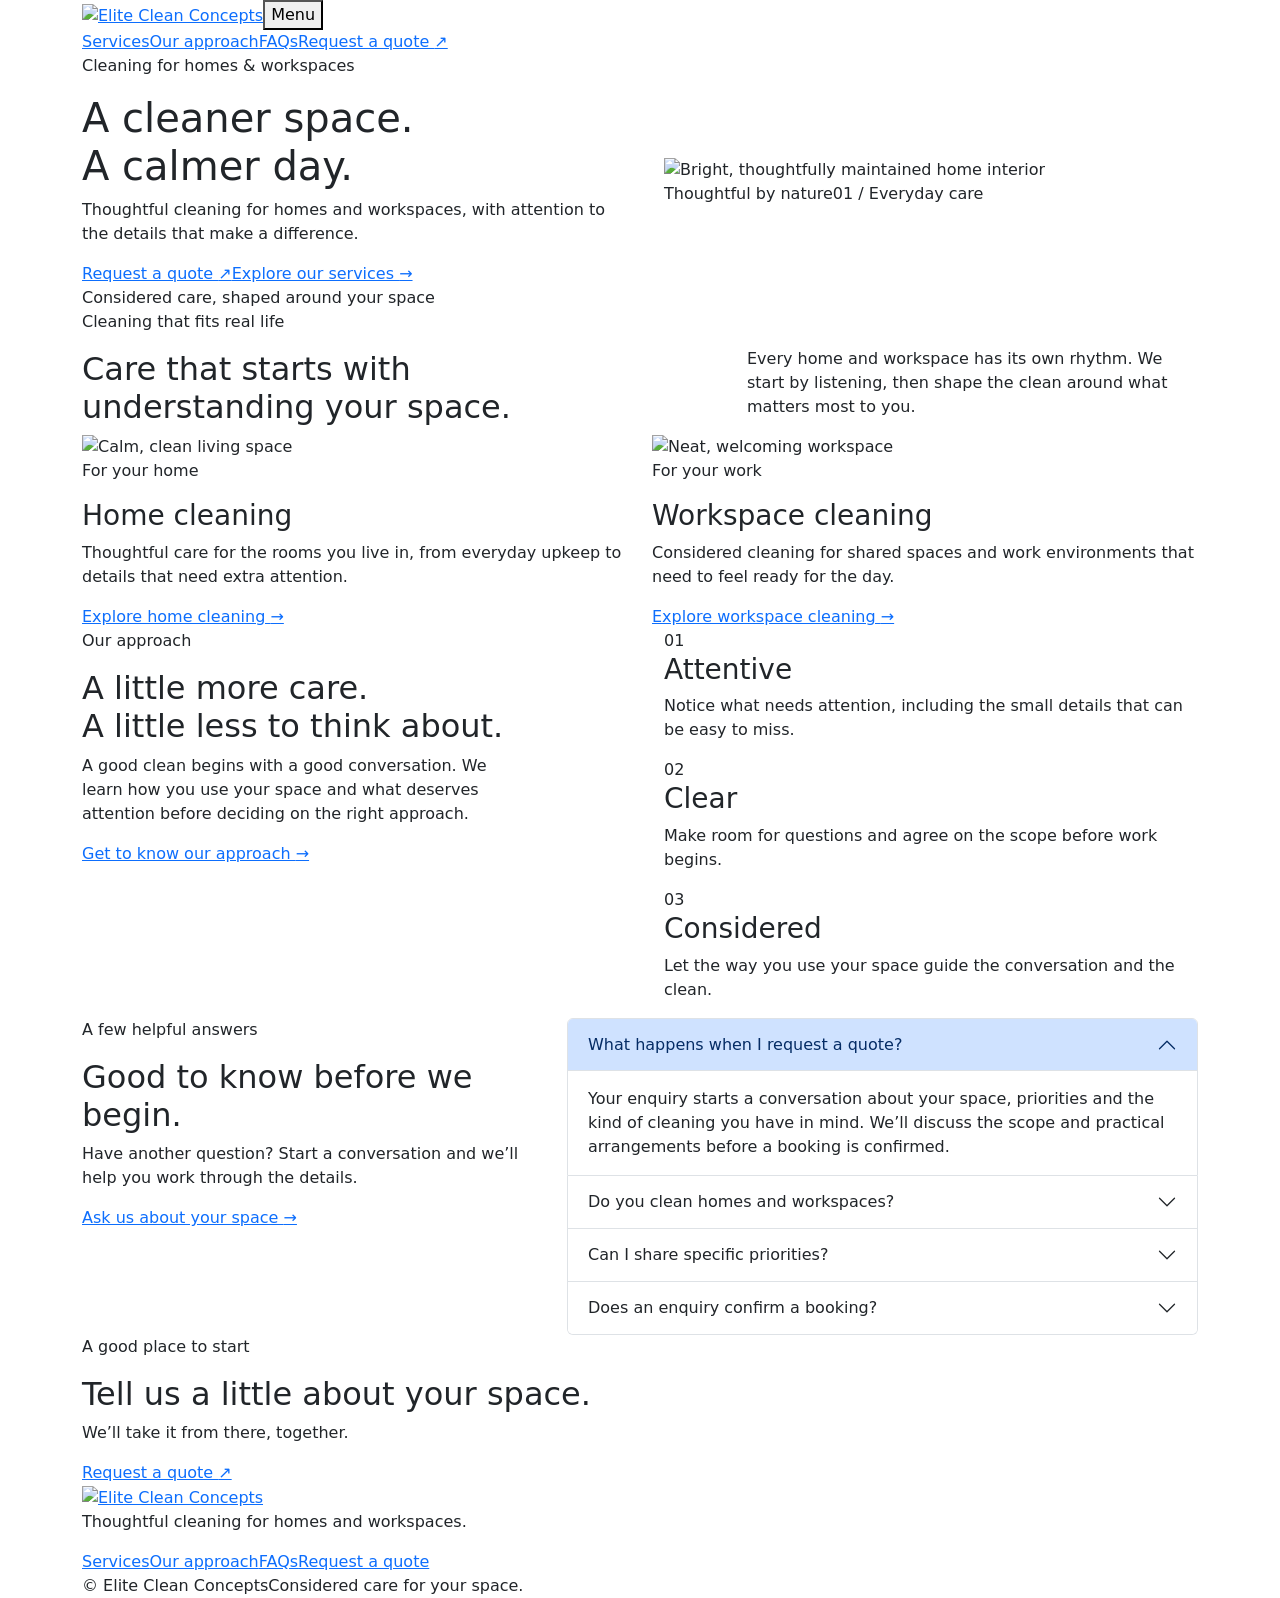
==== index.html @ 55ba0b72 "base setup" ====
<!doctype html>
<html lang="en">
<head><meta charset="utf-8"><meta name="viewport" content="width=device-width,initial-scale=1"><meta name="description" content="Thoughtful cleaning for homes and workspaces."><title>Elite Clean Concepts | A cleaner space</title><link rel="preconnect" href="https://fonts.googleapis.com"><link href="https://fonts.googleapis.com/css2?family=Manrope:wght@400;500;600;700;800&display=swap" rel="stylesheet"><link href="https://cdn.jsdelivr.net/npm/bootstrap@5.3.3/dist/css/bootstrap.min.css" rel="stylesheet"><link rel="stylesheet" href="css/style.css"></head>
<body>
<header class="site-header"><div class="container-xl header-inner"><a class="brand" href="index.html" aria-label="Elite Clean Concepts home"><img src="https://www.figma.com/api/mcp/asset/2a16506d-5833-4a3c-8513-4aa588c7b331/544c6.png" alt="Elite Clean Concepts"></a><button class="menu-toggle" aria-expanded="false" aria-controls="main-nav"><span class="menu-lines"></span><span>Menu</span></button><nav id="main-nav" class="main-nav"><a class="active" href="services.html">Services</a><a href="approach.html">Our approach</a><a href="#faqs">FAQs</a><a class="button button-primary" href="quote.html">Request a quote <span aria-hidden="true">↗</span></a></nav></div></header>
<main>
<section class="home-hero section-pad"><div class="container-xl"><div class="row align-items-center g-5"><div class="col-lg-6 hero-copy"><p class="eyebrow">Cleaning for homes &amp; workspaces</p><h1>A cleaner space.<br>A calmer day.</h1><p class="lead-copy">Thoughtful cleaning for homes and workspaces, with attention to the details that make a difference.</p><div class="hero-actions"><a class="button button-primary" href="quote.html">Request a quote <span>↗</span></a><a class="text-link" href="services.html">Explore our services <span>→</span></a></div><div class="trust-note"><span class="trust-dot"></span> Considered care, shaped around your space</div></div><div class="col-lg-6"><div class="hero-image-wrap"><img class="hero-image" src="https://www.figma.com/api/mcp/asset/2a16506d-5833-4a3c-8513-4aa588c7b331/02ad3.png" alt="Bright, thoughtfully maintained home interior"><div class="image-caption"><span>Thoughtful by nature</span><span>01 / Everyday care</span></div></div></div></div></div></section>
<section class="soft-section section-pad"><div class="container-xl"><div class="section-heading row g-4 align-items-end"><div class="col-lg-6"><p class="eyebrow">Cleaning that fits real life</p><h2>Care that starts with understanding your space.</h2></div><div class="col-lg-5 offset-lg-1"><p class="body-copy">Every home and workspace has its own rhythm. We start by listening, then shape the clean around what matters most to you.</p></div></div><div class="row g-4 service-preview"><div class="col-md-6"><article class="image-card"><img src="https://www.figma.com/api/mcp/asset/2a16506d-5833-4a3c-8513-4aa588c7b331/76de3.png" alt="Calm, clean living space"><div class="image-card-content"><p class="eyebrow">For your home</p><h3>Home cleaning</h3><p>Thoughtful care for the rooms you live in, from everyday upkeep to details that need extra attention.</p><a class="text-link" href="services.html">Explore home cleaning <span>→</span></a></div></article></div><div class="col-md-6"><article class="image-card"><img src="https://www.figma.com/api/mcp/asset/2a16506d-5833-4a3c-8513-4aa588c7b331/5d82f.png" alt="Neat, welcoming workspace"><div class="image-card-content"><p class="eyebrow">For your work</p><h3>Workspace cleaning</h3><p>Considered cleaning for shared spaces and work environments that need to feel ready for the day.</p><a class="text-link" href="services.html">Explore workspace cleaning <span>→</span></a></div></article></div></div></div></section>
<section class="section-pad principles-preview"><div class="container-xl"><div class="row g-5"><div class="col-lg-5"><p class="eyebrow">Our approach</p><h2>A little more care.<br>A little less to think about.</h2><p class="body-copy">A good clean begins with a good conversation. We learn how you use your space and what deserves attention before deciding on the right approach.</p><a class="button button-outline" href="approach.html">Get to know our approach <span>→</span></a></div><div class="col-lg-6 offset-lg-1"><div class="principle-mini"><span>01</span><div><h3>Attentive</h3><p>Notice what needs attention, including the small details that can be easy to miss.</p></div></div><div class="principle-mini"><span>02</span><div><h3>Clear</h3><p>Make room for questions and agree on the scope before work begins.</p></div></div><div class="principle-mini"><span>03</span><div><h3>Considered</h3><p>Let the way you use your space guide the conversation and the clean.</p></div></div></div></div></div></section>
<section class="faq-section section-pad" id="faqs"><div class="container-xl"><div class="row g-5"><div class="col-lg-5"><p class="eyebrow">A few helpful answers</p><h2>Good to know before we begin.</h2><p class="body-copy">Have another question? Start a conversation and we’ll help you work through the details.</p><a class="text-link" href="quote.html">Ask us about your space <span>→</span></a></div><div class="col-lg-7"><div class="accordion clean-accordion" id="faqAccordion"><div class="accordion-item"><h3 class="accordion-header"><button class="accordion-button" type="button" data-bs-toggle="collapse" data-bs-target="#faq1" aria-expanded="true">What happens when I request a quote?</button></h3><div id="faq1" class="accordion-collapse collapse show" data-bs-parent="#faqAccordion"><div class="accordion-body">Your enquiry starts a conversation about your space, priorities and the kind of cleaning you have in mind. We’ll discuss the scope and practical arrangements before a booking is confirmed.</div></div></div><div class="accordion-item"><h3 class="accordion-header"><button class="accordion-button collapsed" type="button" data-bs-toggle="collapse" data-bs-target="#faq2">Do you clean homes and workspaces?</button></h3><div id="faq2" class="accordion-collapse collapse" data-bs-parent="#faqAccordion"><div class="accordion-body">Yes. We discuss whether the space is a home or a workspace so the proposed clean reflects how it is used.</div></div></div><div class="accordion-item"><h3 class="accordion-header"><button class="accordion-button collapsed" type="button" data-bs-toggle="collapse" data-bs-target="#faq3">Can I share specific priorities?</button></h3><div id="faq3" class="accordion-collapse collapse" data-bs-parent="#faqAccordion"><div class="accordion-body">Absolutely. Tell us about rooms, surfaces, details or concerns you want to focus on. That context helps us have a more useful, specific conversation.</div></div></div><div class="accordion-item"><h3 class="accordion-header"><button class="accordion-button collapsed" type="button" data-bs-toggle="collapse" data-bs-target="#faq4">Does an enquiry confirm a booking?</button></h3><div id="faq4" class="accordion-collapse collapse" data-bs-parent="#faqAccordion"><div class="accordion-body">No. A booking is confirmed only after the scope, quote and practical arrangements have been discussed and agreed.</div></div></div></div></div></div></div></section>
<section class="cta-band"><div class="container-xl cta-inner"><div><p class="eyebrow">A good place to start</p><h2>Tell us a little about your space.</h2><p>We’ll take it from there, together.</p></div><a class="button button-light" href="quote.html">Request a quote <span>↗</span></a></div></section>
</main><footer class="site-footer"><div class="container-xl"><div class="footer-top"><a class="brand footer-brand" href="index.html"><img src="https://www.figma.com/api/mcp/asset/2a16506d-5833-4a3c-8513-4aa588c7b331/544c6.png" alt="Elite Clean Concepts"></a><p>Thoughtful cleaning for homes and workspaces.</p><nav><a href="services.html">Services</a><a href="approach.html">Our approach</a><a href="index.html#faqs">FAQs</a><a href="quote.html">Request a quote</a></nav></div><div class="footer-bottom"><span>© <span data-year></span> Elite Clean Concepts</span><span>Considered care for your space.</span></div></div></footer>
<script src="https://cdn.jsdelivr.net/npm/bootstrap@5.3.3/dist/js/bootstrap.bundle.min.js"></script><script src="js/main.js"></script></body></html>
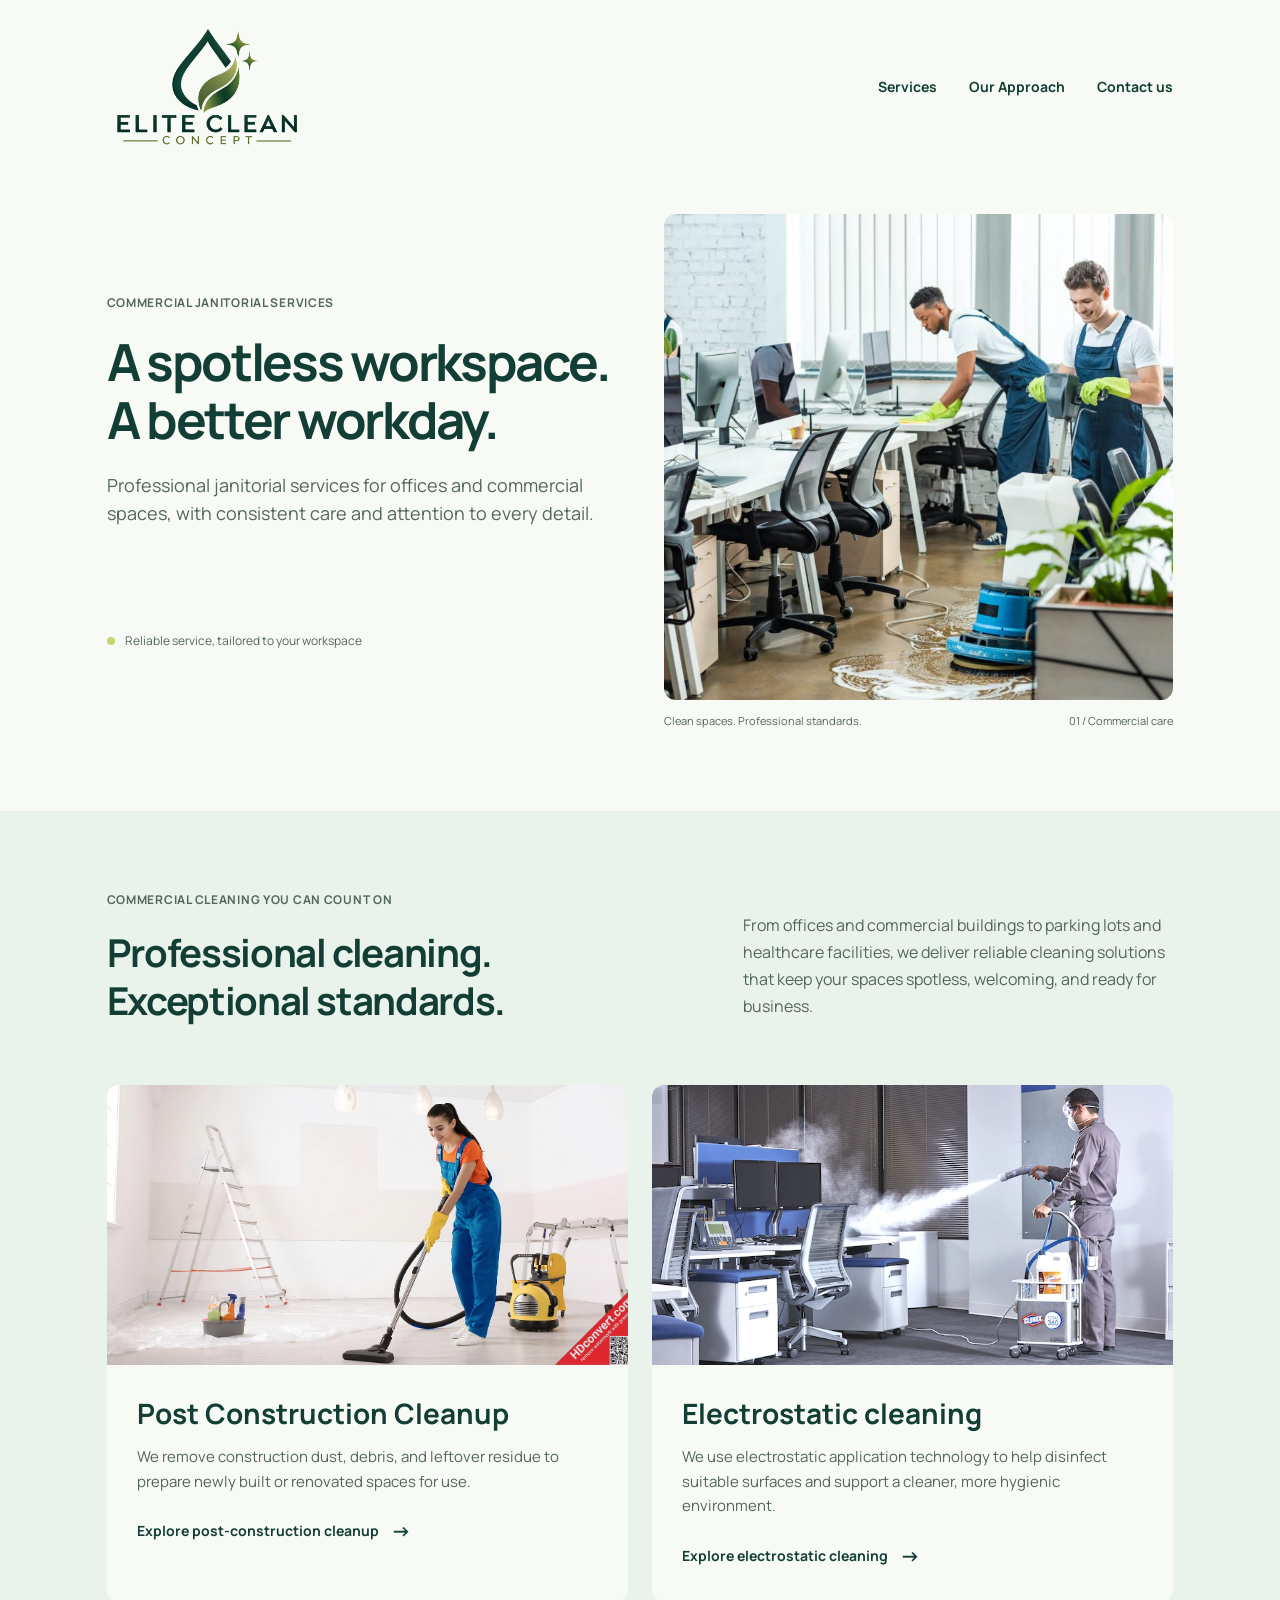
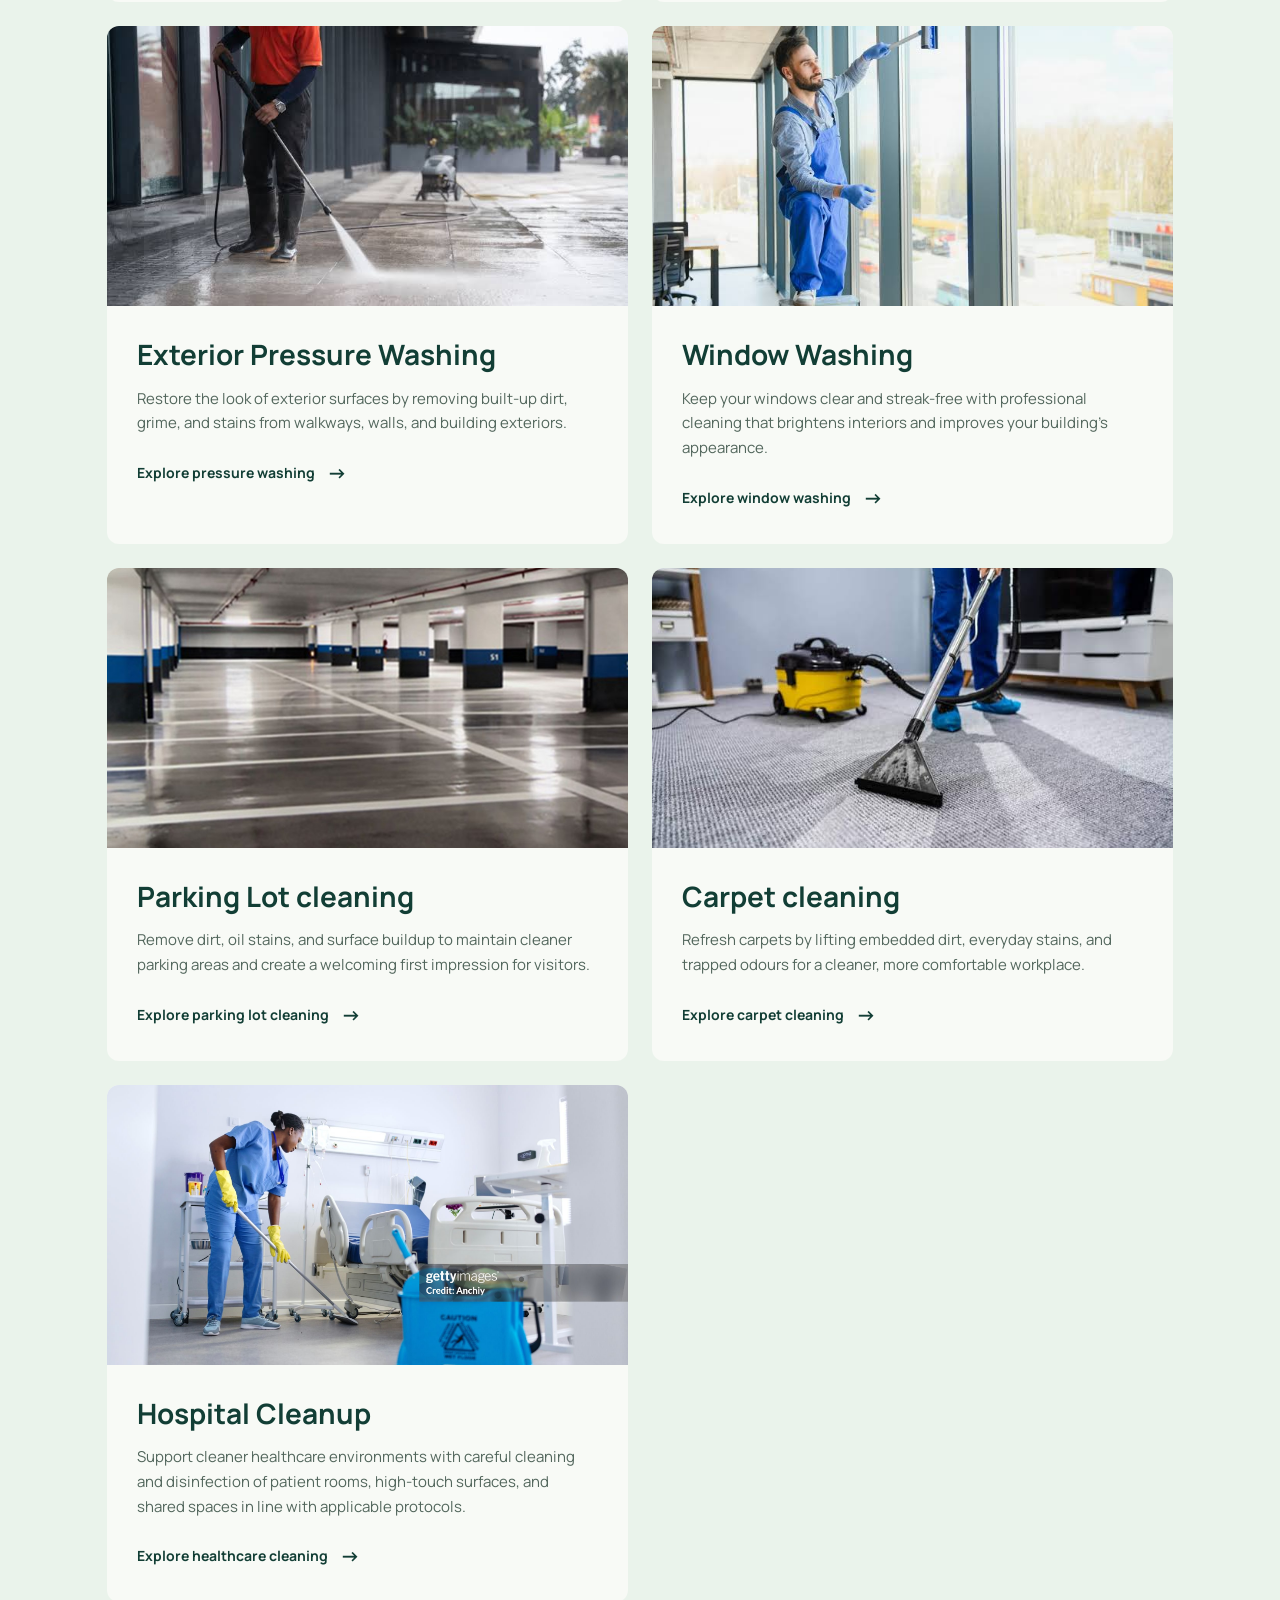
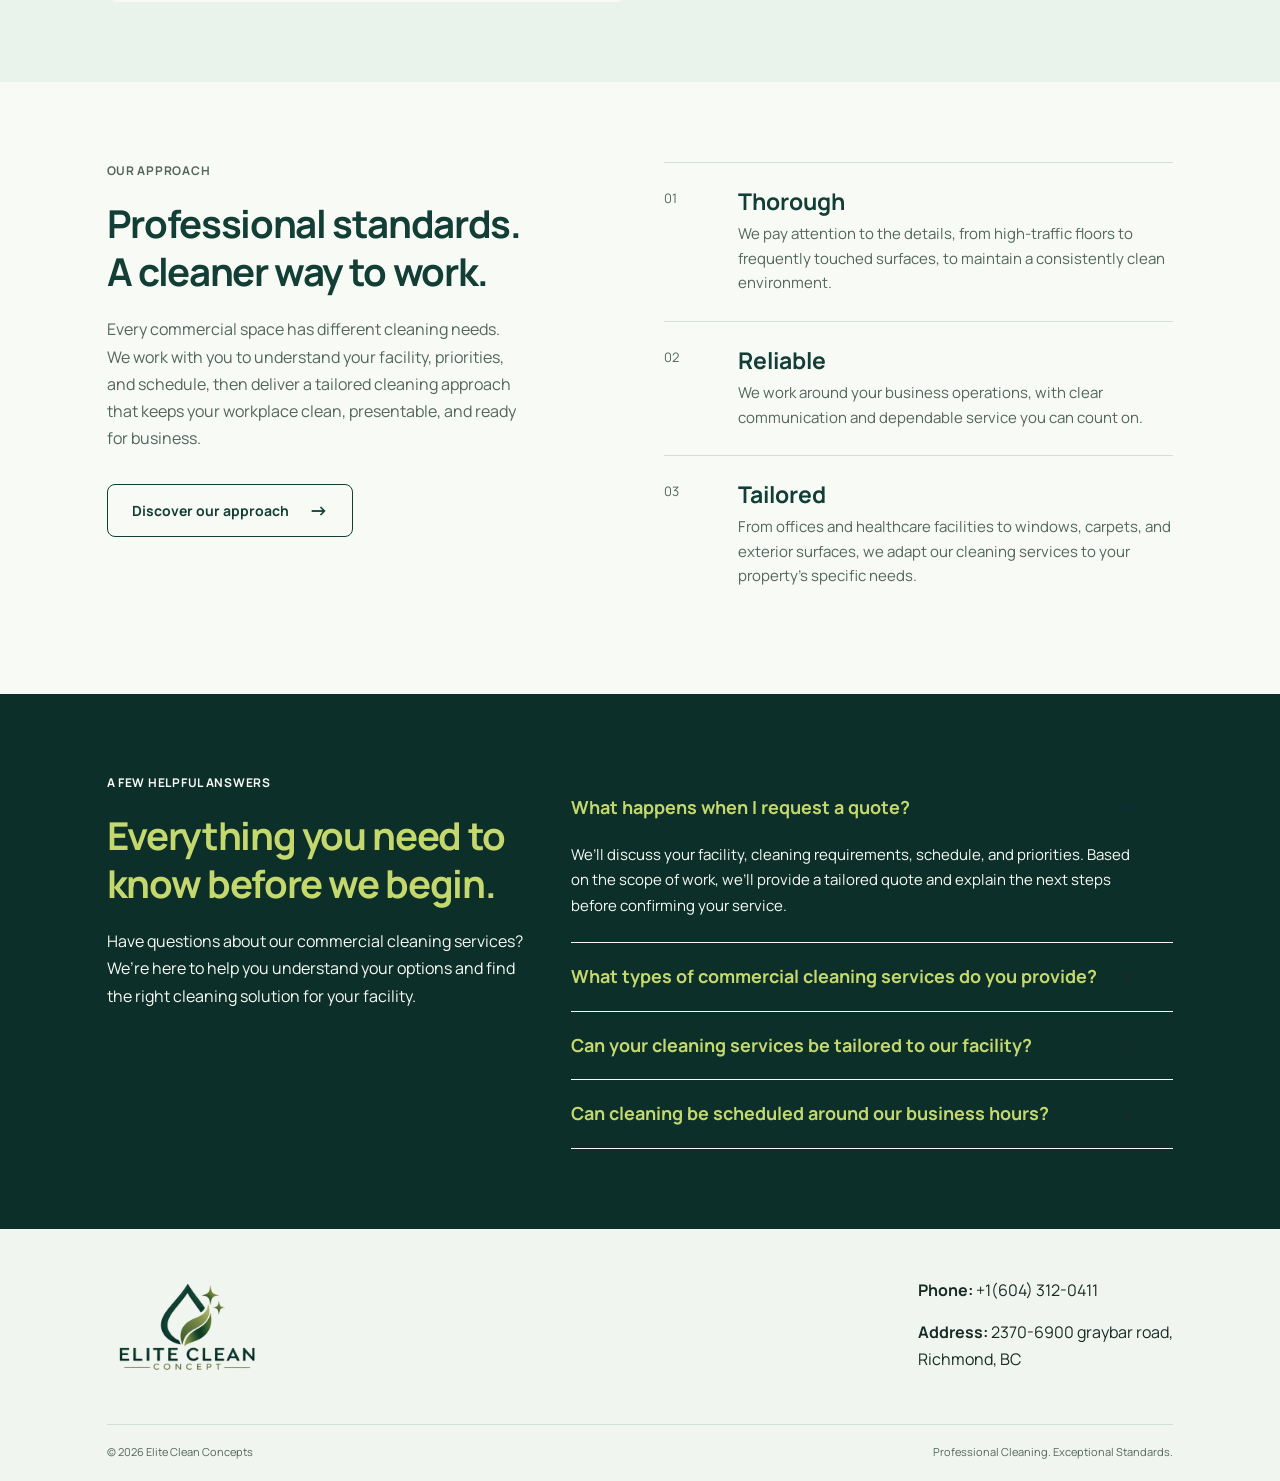
==== commit aeace54b: "designUpdated" ====
--- a/index.html
+++ b/index.html
@@ -1,13 +1,274 @@
 <!doctype html>
 <html lang="en">
-<head><meta charset="utf-8"><meta name="viewport" content="width=device-width,initial-scale=1"><meta name="description" content="Thoughtful cleaning for homes and workspaces."><title>Elite Clean Concepts | A cleaner space</title><link rel="preconnect" href="https://fonts.googleapis.com"><link href="https://fonts.googleapis.com/css2?family=Manrope:wght@400;500;600;700;800&display=swap" rel="stylesheet"><link href="https://cdn.jsdelivr.net/npm/bootstrap@5.3.3/dist/css/bootstrap.min.css" rel="stylesheet"><link rel="stylesheet" href="css/style.css"></head>
+<head>
+    <meta charset="utf-8">
+    <meta name="viewport" content="width=device-width,initial-scale=1">
+    <meta name="description" content="Thoughtful cleaning for homes and workspaces.">
+    <title>Elite Clean Concept | A cleaner space</title>
+
+    <!-- Favicon -->
+    <link rel="icon" type="image/png" sizes="32x32" href="./assets/favicon_io/favicon-32x32.png">
+    <link rel="icon" type="image/png" sizes="16x16" href="./assets/favicon_io/favicon-16x16.png">
+
+    <!-- Optional: for iPhone and iPad -->
+    <link rel="apple-touch-icon" href="./assets/favicon_io/apple-touch-icon.png">
+
+    <!-- Optional: if generated by your favicon generator -->
+    <link rel="manifest" href="./assets/favicon_io/site.webmanifest">
+
+    <link rel="preconnect" href="https://fonts.googleapis.com">
+    <link href="https://fonts.googleapis.com/css2?family=Manrope:wght@400;500;600;700;800&display=swap" rel="stylesheet">
+    <link href="https://cdn.jsdelivr.net/npm/bootstrap@5.3.3/dist/css/bootstrap.min.css" rel="stylesheet">
+    <link rel="stylesheet" href="css/style.css">
+</head>
 <body>
-<header class="site-header"><div class="container-xl header-inner"><a class="brand" href="index.html" aria-label="Elite Clean Concepts home"><img src="https://www.figma.com/api/mcp/asset/2a16506d-5833-4a3c-8513-4aa588c7b331/544c6.png" alt="Elite Clean Concepts"></a><button class="menu-toggle" aria-expanded="false" aria-controls="main-nav"><span class="menu-lines"></span><span>Menu</span></button><nav id="main-nav" class="main-nav"><a class="active" href="services.html">Services</a><a href="approach.html">Our approach</a><a href="#faqs">FAQs</a><a class="button button-primary" href="quote.html">Request a quote <span aria-hidden="true">↗</span></a></nav></div></header>
+<header class="site-header">
+    <div class="container-xl header-inner">
+        <a class="brand" href="index.html" aria-label="Elite Clean Concepts home">
+        <img src="./assets/eliteCleanConceptLogo.png" alt="Elite Clean Concepts"></a>
+        <button class="menu-toggle" aria-expanded="false" aria-controls="main-nav">
+            <span class="menu-lines"></span>
+            <span>Menu</span>
+        </button>
+        <nav id="main-nav" class="main-nav">
+            <a href="services.html">Services</a>
+            <a href="approach.html">Our Approach</a>
+            <a href="ContactUs.html">Contact us </a>
+        </nav>
+    </div>
+</header>
 <main>
-<section class="home-hero section-pad"><div class="container-xl"><div class="row align-items-center g-5"><div class="col-lg-6 hero-copy"><p class="eyebrow">Cleaning for homes &amp; workspaces</p><h1>A cleaner space.<br>A calmer day.</h1><p class="lead-copy">Thoughtful cleaning for homes and workspaces, with attention to the details that make a difference.</p><div class="hero-actions"><a class="button button-primary" href="quote.html">Request a quote <span>↗</span></a><a class="text-link" href="services.html">Explore our services <span>→</span></a></div><div class="trust-note"><span class="trust-dot"></span> Considered care, shaped around your space</div></div><div class="col-lg-6"><div class="hero-image-wrap"><img class="hero-image" src="https://www.figma.com/api/mcp/asset/2a16506d-5833-4a3c-8513-4aa588c7b331/02ad3.png" alt="Bright, thoughtfully maintained home interior"><div class="image-caption"><span>Thoughtful by nature</span><span>01 / Everyday care</span></div></div></div></div></div></section>
-<section class="soft-section section-pad"><div class="container-xl"><div class="section-heading row g-4 align-items-end"><div class="col-lg-6"><p class="eyebrow">Cleaning that fits real life</p><h2>Care that starts with understanding your space.</h2></div><div class="col-lg-5 offset-lg-1"><p class="body-copy">Every home and workspace has its own rhythm. We start by listening, then shape the clean around what matters most to you.</p></div></div><div class="row g-4 service-preview"><div class="col-md-6"><article class="image-card"><img src="https://www.figma.com/api/mcp/asset/2a16506d-5833-4a3c-8513-4aa588c7b331/76de3.png" alt="Calm, clean living space"><div class="image-card-content"><p class="eyebrow">For your home</p><h3>Home cleaning</h3><p>Thoughtful care for the rooms you live in, from everyday upkeep to details that need extra attention.</p><a class="text-link" href="services.html">Explore home cleaning <span>→</span></a></div></article></div><div class="col-md-6"><article class="image-card"><img src="https://www.figma.com/api/mcp/asset/2a16506d-5833-4a3c-8513-4aa588c7b331/5d82f.png" alt="Neat, welcoming workspace"><div class="image-card-content"><p class="eyebrow">For your work</p><h3>Workspace cleaning</h3><p>Considered cleaning for shared spaces and work environments that need to feel ready for the day.</p><a class="text-link" href="services.html">Explore workspace cleaning <span>→</span></a></div></article></div></div></div></section>
-<section class="section-pad principles-preview"><div class="container-xl"><div class="row g-5"><div class="col-lg-5"><p class="eyebrow">Our approach</p><h2>A little more care.<br>A little less to think about.</h2><p class="body-copy">A good clean begins with a good conversation. We learn how you use your space and what deserves attention before deciding on the right approach.</p><a class="button button-outline" href="approach.html">Get to know our approach <span>→</span></a></div><div class="col-lg-6 offset-lg-1"><div class="principle-mini"><span>01</span><div><h3>Attentive</h3><p>Notice what needs attention, including the small details that can be easy to miss.</p></div></div><div class="principle-mini"><span>02</span><div><h3>Clear</h3><p>Make room for questions and agree on the scope before work begins.</p></div></div><div class="principle-mini"><span>03</span><div><h3>Considered</h3><p>Let the way you use your space guide the conversation and the clean.</p></div></div></div></div></div></section>
-<section class="faq-section section-pad" id="faqs"><div class="container-xl"><div class="row g-5"><div class="col-lg-5"><p class="eyebrow">A few helpful answers</p><h2>Good to know before we begin.</h2><p class="body-copy">Have another question? Start a conversation and we’ll help you work through the details.</p><a class="text-link" href="quote.html">Ask us about your space <span>→</span></a></div><div class="col-lg-7"><div class="accordion clean-accordion" id="faqAccordion"><div class="accordion-item"><h3 class="accordion-header"><button class="accordion-button" type="button" data-bs-toggle="collapse" data-bs-target="#faq1" aria-expanded="true">What happens when I request a quote?</button></h3><div id="faq1" class="accordion-collapse collapse show" data-bs-parent="#faqAccordion"><div class="accordion-body">Your enquiry starts a conversation about your space, priorities and the kind of cleaning you have in mind. We’ll discuss the scope and practical arrangements before a booking is confirmed.</div></div></div><div class="accordion-item"><h3 class="accordion-header"><button class="accordion-button collapsed" type="button" data-bs-toggle="collapse" data-bs-target="#faq2">Do you clean homes and workspaces?</button></h3><div id="faq2" class="accordion-collapse collapse" data-bs-parent="#faqAccordion"><div class="accordion-body">Yes. We discuss whether the space is a home or a workspace so the proposed clean reflects how it is used.</div></div></div><div class="accordion-item"><h3 class="accordion-header"><button class="accordion-button collapsed" type="button" data-bs-toggle="collapse" data-bs-target="#faq3">Can I share specific priorities?</button></h3><div id="faq3" class="accordion-collapse collapse" data-bs-parent="#faqAccordion"><div class="accordion-body">Absolutely. Tell us about rooms, surfaces, details or concerns you want to focus on. That context helps us have a more useful, specific conversation.</div></div></div><div class="accordion-item"><h3 class="accordion-header"><button class="accordion-button collapsed" type="button" data-bs-toggle="collapse" data-bs-target="#faq4">Does an enquiry confirm a booking?</button></h3><div id="faq4" class="accordion-collapse collapse" data-bs-parent="#faqAccordion"><div class="accordion-body">No. A booking is confirmed only after the scope, quote and practical arrangements have been discussed and agreed.</div></div></div></div></div></div></div></section>
-<section class="cta-band"><div class="container-xl cta-inner"><div><p class="eyebrow">A good place to start</p><h2>Tell us a little about your space.</h2><p>We’ll take it from there, together.</p></div><a class="button button-light" href="quote.html">Request a quote <span>↗</span></a></div></section>
-</main><footer class="site-footer"><div class="container-xl"><div class="footer-top"><a class="brand footer-brand" href="index.html"><img src="https://www.figma.com/api/mcp/asset/2a16506d-5833-4a3c-8513-4aa588c7b331/544c6.png" alt="Elite Clean Concepts"></a><p>Thoughtful cleaning for homes and workspaces.</p><nav><a href="services.html">Services</a><a href="approach.html">Our approach</a><a href="index.html#faqs">FAQs</a><a href="quote.html">Request a quote</a></nav></div><div class="footer-bottom"><span>© <span data-year></span> Elite Clean Concepts</span><span>Considered care for your space.</span></div></div></footer>
-<script src="https://cdn.jsdelivr.net/npm/bootstrap@5.3.3/dist/js/bootstrap.bundle.min.js"></script><script src="js/main.js"></script></body></html>
+<section class="home-hero section-pad">
+    <div class="container-xl">
+        <div class="row align-items-center g-5">
+            <div class="col-lg-6 hero-copy">
+                <p class="eyebrow">COMMERCIAL JANITORIAL SERVICES</p>
+                <h1>A spotless workspace.<br> A better workday.</h1>
+                <p class="lead-copy">Professional janitorial services for offices and commercial spaces, with consistent care and attention to every detail.</p>
+                    <div class="hero-actions">
+                        <a class="text-link" href="services.html">Explore our services <span>→</span></a>
+                    </div>
+                    <div class="trust-note">
+                        <span class="trust-dot"></span> Reliable service, tailored to your workspace
+                    </div>
+                </div>
+                <div class="col-lg-6">
+                    <div class="hero-image-wrap">
+                        <img class="hero-image" src="./assets/homeHero.jpeg" alt="Bright, thoughtfully maintained home interior">
+                        <div class="image-caption">
+                            <span>Clean spaces. Professional standards.</span>
+                            <span>01 / Commercial care</span>
+                        </div>
+                    </div>
+                </div>
+            </div>
+        </div>
+    </section>
+    
+<section class="soft-section section-pad">
+    <div class="container-xl">
+        <div class="section-heading row g-4 align-items-end">
+            <div class="col-lg-6">
+                <p class="eyebrow">COMMERCIAL CLEANING YOU CAN COUNT ON</p>
+                <h2>Professional cleaning. Exceptional standards.</h2>
+            </div>
+            <div class="col-lg-5 offset-lg-1">
+                <p class="body-copy">From offices and commercial buildings to parking lots and healthcare facilities, we deliver reliable cleaning solutions that keep your spaces spotless, welcoming, and ready for business.</p>
+            </div>
+        </div>
+        <div class="row g-4 service-preview">
+            <div class="col-md-6">
+                <article class="image-card">
+                    <img src="./assets/constructionCleanup.jpg" alt="Calm, clean living space">
+                    <div class="image-card-content">
+                        <h3>Post Construction Cleanup</h3>
+                        <p>We remove construction dust, debris, and leftover residue to prepare newly built or renovated spaces for use.</p>
+                        <a class="text-link" href="services.html">Explore post-construction cleanup<span>→</span></a>
+                    </div>
+                </article>
+            </div>
+            <div class="col-md-6">
+                <article class="image-card">
+                    <img src="./assets/electrostaticCleanup.jpg" alt="Calm, clean living space">
+                    <div class="image-card-content">
+                        <h3>Electrostatic cleaning</h3>
+                        <p>We use electrostatic application technology to help disinfect suitable surfaces and support a cleaner, more hygienic environment.</p>
+                        <a class="text-link" href="services.html">Explore electrostatic cleaning <span>→</span></a>
+                    </div>
+                </article>
+            </div>
+            <div class="col-md-6">
+                <article class="image-card">
+                    <img src="./assets/exteriorCleanup.jpeg" alt="Calm, clean living space">
+                    <div class="image-card-content">
+                        <h3>Exterior Pressure Washing </h3>
+                        <p>Restore the look of exterior surfaces by removing built-up dirt, grime, and stains from walkways, walls, and building exteriors.</p>
+                        <a class="text-link" href="services.html">Explore pressure washing <span>→</span></a>
+                    </div>
+                </article>
+            </div>
+            <div class="col-md-6">
+                <article class="image-card">
+                    <img src="./assets/windowWashing.jpeg" alt="Calm, clean living space">
+                    <div class="image-card-content">
+                        <h3>Window Washing</h3>
+                        <p>Keep your windows clear and streak-free with professional cleaning that brightens interiors and improves your building’s appearance.</p>
+                        <a class="text-link" href="services.html">Explore window washing <span>→</span></a>
+                    </div>
+                </article>
+            </div>
+            <div class="col-md-6">
+                <article class="image-card">
+                    <img src="./assets/parkinglotCleanup.jpg" alt="Calm, clean living space">
+                    <div class="image-card-content">
+                        <h3>Parking Lot cleaning</h3>
+                        <p>Remove dirt, oil stains, and surface buildup to maintain cleaner parking areas and create a welcoming first impression for visitors.</p>
+                        <a class="text-link" href="services.html">Explore parking lot cleaning <span>→</span></a>
+                    </div>
+                </article>
+            </div>
+            <div class="col-md-6">
+                <article class="image-card">
+                    <img src="./assets/carpetCleanup.jpeg" alt="Calm, clean living space">
+                    <div class="image-card-content">
+                        <h3>Carpet cleaning</h3>
+                        <p>Refresh carpets by lifting embedded dirt, everyday stains, and trapped odours for a cleaner, more comfortable workplace.</p>
+                        <a class="text-link" href="services.html">Explore carpet cleaning <span>→</span></a>
+                    </div>
+                </article>
+            </div>
+            <div class="col-md-6">
+                <article class="image-card">
+                    <img src="./assets/hospitalCleanup.jpg" alt="Calm, clean living space">
+                    <div class="image-card-content">
+                        <h3>Hospital Cleanup</h3>
+                        <p>Support cleaner healthcare environments with careful cleaning and disinfection of patient rooms, high-touch surfaces, and shared spaces in line with applicable protocols.</p>
+                        <a class="text-link" href="services.html">Explore healthcare cleaning <span>→</span></a>
+                    </div>
+                </article>
+            </div>
+
+        </div>
+    </div>
+</section>
+
+<section class="section-pad principles-preview">
+    <div class="container-xl">
+        <div class="row g-5">
+            <div class="col-lg-5">
+                <p class="eyebrow">Our approach</p>
+                <h2>Professional standards.<br>A cleaner way to work.</h2>
+                <p class="body-copy">Every commercial space has different cleaning needs. We work with you to understand your facility, priorities, and schedule, then deliver a tailored cleaning approach that keeps your workplace clean, presentable, and ready for business.</p>
+                <a class="button button-outline" href="approach.html">Discover our approach <span>→</span></a>
+            </div>
+            <div class="col-lg-6 offset-lg-1">
+                <div class="principle-mini">
+                    <span>01</span>
+                    <div><h3>Thorough</h3>
+                    <p>We pay attention to the details, from high-traffic floors to frequently touched surfaces, to maintain a consistently clean environment.</p>
+                </div>
+            </div>
+            <div class="principle-mini">
+                <span>02</span>
+                <div><h3>Reliable</h3>
+                    <p>We work around your business operations, with clear communication and dependable service you can count on.</p>
+                </div>
+            </div>
+            <div class="principle-mini">
+                <span>03</span>
+                <div>
+                    <h3>Tailored</h3>
+                    <p>From offices and healthcare facilities to windows, carpets, and exterior surfaces, we adapt our cleaning services to your property's specific needs.</p>
+                </div>
+            </div>
+        </div>
+    </div>
+</div>
+</section>
+
+<section class="faq-section section-pad" id="faqs">
+    <div class="container-xl">
+        <div class="row g-5">
+            <div class="col-lg-5">
+                <p class="eyebrow">A few helpful answers</p>
+                <h2>Everything you need to know before we begin.</h2>
+                <p class="body-copy">Have questions about our commercial cleaning services? We’re here to help you understand your options and find the right cleaning solution for your facility.</p>
+            </div>
+            <div class="col-lg-7">
+                <div class="accordion clean-accordion" id="faqAccordion">
+                    <div class="accordion-item">
+                        <h3 class="accordion-header">
+                            <button class="accordion-button" type="button" data-bs-toggle="collapse" data-bs-target="#faq1" aria-expanded="true">What happens when I request a quote?</button>
+                        </h3>
+                        <div id="faq1" class="accordion-collapse collapse show" data-bs-parent="#faqAccordion">
+                            <div class="accordion-body">We’ll discuss your facility, cleaning requirements, schedule, and priorities. Based on the scope of work, we’ll provide a tailored quote and explain the next steps before confirming your service.</div>
+                        </div>
+                    </div>
+                    <div class="accordion-item">
+                        <h3 class="accordion-header">
+                            <button class="accordion-button collapsed" type="button" data-bs-toggle="collapse" data-bs-target="#faq2">What types of commercial cleaning services do you provide?</button>
+                        </h3>
+                        <div id="faq2" class="accordion-collapse collapse" data-bs-parent="#faqAccordion">
+                            <div class="accordion-body">We offer a range of services, including post-construction cleanup, electrostatic cleaning, exterior pressure washing, window washing, parking lot washing, commercial carpet cleaning, and hospital and healthcare facility cleaning.</div>
+                        </div>
+                    </div>
+                    <div class="accordion-item">
+                        <h3 class="accordion-header">
+                            <button class="accordion-button collapsed" type="button" data-bs-toggle="collapse" data-bs-target="#faq3">Can your cleaning services be tailored to our facility?</button>
+                        </h3>
+                            <div id="faq3" class="accordion-collapse collapse" data-bs-parent="#faqAccordion">
+                                <div class="accordion-body">Absolutely. We consider your property's size, surface types, traffic levels, and specific cleaning priorities to recommend a suitable approach for your commercial space.</div>
+                            </div>
+                        </div>
+                        <div class="accordion-item">
+                            <h3 class="accordion-header">
+                                <button class="accordion-button collapsed" type="button" data-bs-toggle="collapse" data-bs-target="#faq4">Can cleaning be scheduled around our business hours?</button>
+                            </h3>
+                            <div id="faq4" class="accordion-collapse collapse" data-bs-parent="#faqAccordion">
+                                <div class="accordion-body">We understand the importance of minimizing disruption to your operations. Let us know your preferred schedule, and we’ll discuss available arrangements that work for your facility.</div>
+                            </div>
+                        </div>
+                    </div>
+                </div>
+            </div>
+        </div>
+    </section>
+
+</main>
+<footer class="site-footer">
+    <div class="container-xl">
+        <div class="footer-top">
+            <div>
+                <a class="brand footer-brand" href="index.html">
+                    <img src="./assets/eliteCleanConceptLogo.png"
+                         alt="Elite Clean Concepts">
+                </a>
+            </div>
+
+            <div class="footer-right">
+
+                <div class="footer-contact">
+                    <p>
+                        <strong>Phone:</strong>
+                        +1(604) 312-0411
+                    </p>
+                    <p>
+                        <strong>Address:</strong>
+                        2370-6900 graybar road, <br>Richmond, BC
+                    </p>
+                </div>
+            </div>
+        </div>
+
+        <div class="footer-bottom">
+            <span>
+                © <span data-year></span> Elite Clean Concepts
+            </span>
+            <span>Professional Cleaning. Exceptional Standards.</span>
+        </div>
+    </div>
+</footer>
+<script src="https://cdn.jsdelivr.net/npm/bootstrap@5.3.3/dist/js/bootstrap.bundle.min.js"></script>
+<script src="js/main.js"></script></body></html>
+
+
--- a/css/style.css
+++ b/css/style.css
@@ -0,0 +1,174 @@
+:root{--pine:#123e35;--pine-dark:#0c3029;--muted:#52665c;--ink:#182b26;--paper:#f8faf6;--pale:#eaf3eb;--line:#d3ded4;--lime:#c5d86d;--white:#fff;--radius:12px;--container:1200px}
+*{box-sizing:border-box}
+html{scroll-behavior:smooth;scroll-padding-top:24px}
+body{margin:0;background:var(--paper);color:var(--ink);font-family:'Manrope',sans-serif;font-size:16px;line-height:1.65}
+a{color:inherit;text-decoration:none}
+img{max-width:100%;display:block}
+.container-xl{max-width:1440px;padding-left:clamp(20px,8.33vw,120px);padding-right:clamp(20px,8.33vw,120px)}
+.site-header{background:var(--paper);position:relative;z-index:10}
+.header-inner{min-height:174px;display:flex;align-items:center;justify-content:space-between;gap:32px}
+.brand{display:block;flex:0 0 200px;width:200px;height:150px;overflow:hidden}
+.brand img{width:100%;height:100%;object-fit:contain}
+.main-nav{display:flex;align-items:center;gap:clamp(20px,2.5vw,36px)}
+.main-nav>a:not(.button){font-size:14px;font-weight:700;color:var(--pine);white-space:nowrap;padding:10px 0}
+.main-nav>a.active:not(.button){text-decoration:underline;text-underline-offset:5px}
+.menu-toggle{display:none;border:0;background:transparent;color:var(--pine);font:inherit;font-size:12px;align-items:center;flex-direction:column;gap:4px;padding:12px}
+.menu-lines,.menu-lines:before,.menu-lines:after{display:block;width:23px;height:2px;background:var(--pine);content:'';position:relative}
+.menu-lines:before{position:absolute;top:-7px}
+.menu-lines:after{position:absolute;top:7px}
+.button{display:inline-flex;align-items:center;justify-content:center;gap:20px;padding:15px 24px;border-radius:8px;font-size:14px;font-weight:700;line-height:1.5;transition:background .2s,color .2s,transform .2s;border:1px solid transparent}
+.button:hover{transform:translateY(-1px)}
+.button span{font-size:19px;line-height:1}
+.button-primary{background:var(--pine);color:white}
+.button-primary:hover{background:var(--pine-dark);color:white}
+.button-outline{border-color:var(--pine);color:var(--pine);background:transparent}
+.button-outline:hover{background:var(--pine);color:white}
+.button-light{background:var(--paper);color:var(--pine)}
+.section-pad{padding-top:80px;padding-bottom:80px}
+.home-hero{padding-top:40px;padding-bottom:80px}
+.eyebrow{margin:0 0 20px;color:var(--muted);font-size:12px;font-weight:700;letter-spacing:.06em;line-height:1.5;text-transform:uppercase}
+.hero-copy h1,.page-intro h1,.quote-copy h1{font-size:clamp(42px,4vw,56px);line-height:1.14;letter-spacing:-.045em;font-weight:700;color:var(--pine);margin:0 0 24px}
+.lead-copy{font-size:clamp(18px,1.4vw,20px);line-height:1.55;color:var(--muted);max-width:620px;margin:0 0 28px}
+.hero-actions{display:flex;align-items:center;flex-wrap:wrap;gap:26px}
+.text-link{display:inline-flex;gap:12px;align-items:center;color:var(--pine);font-size:14px;font-weight:700}
+.text-link span{font-size:20px;transition:transform .2s}
+.text-link:hover span{transform:translateX(4px)}
+.trust-note{display:flex;align-items:center;gap:10px;color:var(--muted);font-size:12px;margin-top:42px}
+.trust-dot{width:8px;height:8px;background:var(--lime);border-radius:50%}
+.hero-image-wrap{position:relative}
+.hero-image{width:100%;height:clamp(360px,38vw,500px);object-fit:cover;border-radius:var(--radius)}
+.image-caption{display:flex;justify-content:space-between;gap:16px;color:var(--muted);font-size:11px;padding-top:12px}
+.soft-section{background:var(--pale)}
+h2{font-size:clamp(30px,3vw,40px);line-height:1.25;letter-spacing:-.035em;font-weight:700;color:var(--pine);margin:0 0 20px}
+.body-copy{font-size:16px;line-height:1.7;color:var(--muted);margin:0 0 24px}
+.large-copy{font-size:20px;line-height:1.55;color:var(--ink);margin:0 0 18px}
+.section-heading{margin-bottom:40px}
+.image-card{height:100%;background:var(--paper);border-radius:var(--radius);overflow:hidden}
+.image-card>img{width:100%;height:280px;object-fit:cover}
+.image-card-content{padding:30px}
+.image-card-content .text-link {color: var(--pine);}
+.image-card-content .eyebrow{margin-bottom:12px}
+.image-card h3,.service-detail h2{font-size:28px;line-height:1.3;color:var(--pine);font-weight:700;margin:0 0 14px}
+.image-card-content p:not(.eyebrow){color:var(--muted);font-size:15px;margin-bottom:20px}
+.principles-preview .button{margin-top:8px}
+.principle-mini{display:grid;grid-template-columns:54px 1fr;gap:20px;padding:25px 0;border-top:1px solid var(--line)}
+.principle-mini>span{color:var(--muted);font-size:13px}
+.principle-mini h3{color:var(--pine);font-size:23px;font-weight:700;margin:0 0 6px}
+.principle-mini p{color:var(--muted);margin:0;font-size:15px}
+.faq-section{background:var(--pine-dark)}
+.faq-section p,a{color:var(--paper)}
+.faq-section h2{color:var(--lime)}
+.text-link {color: var(--paper);}
+.clean-accordion .accordion-item{background:transparent;border:0;border-bottom:1px solid var(--paper);border-radius:0}
+.clean-accordion .accordion-button{padding:23px 36px 23px 0;background:transparent;color:var(--lime);box-shadow:none;font-size:18px;font-weight:700}
+.clean-accordion .accordion-button:focus{box-shadow:none;}
+.clean-accordion .accordion-button:after{background-size:16px;width:16px;height:16px;color:#c5d86d;}
+.clean-accordion .accordion-body{padding:0 30px 24px 0;color:var(--paper);font-size:15px;line-height:1.7}
+.cta-band{background:var(--pine);color:white;padding:56px 0}
+.cta-inner{display:flex;align-items:center;justify-content:space-between;gap:36px}
+.cta-band .eyebrow{color:var(--lime);margin-bottom:12px}
+.cta-band h2{color:white;margin-bottom:8px}
+.cta-band p:not(.eyebrow){color:var(--pale);margin:0}
+.site-footer{background:#f1f5ef;padding:48px 0 20px}
+.footer-top{display:grid;grid-template-columns:180px 1fr auto;gap:32px;align-items:center;padding-bottom:36px}
+.footer-brand{width:160px;height:100px;flex-basis:160px}
+.footer-top>p{color:var(--muted);font-size:14px;margin:0}
+.footer-top nav{display:flex;gap:20px;flex-wrap:wrap}
+.footer-top nav a{font-size:12px;color:var(--pine);font-weight:700}
+.footer-bottom{border-top:1px solid var(--line);padding-top:18px;display:flex;justify-content:space-between;gap:20px;color:var(--muted);font-size:11px}
+.breadcrumb{display:flex;gap:12px;align-items:center;font-size:12px;color:var(--muted);margin:0 0 32px}
+.breadcrumb strong{color:var(--pine);font-weight:700}
+.breadcrumb a:hover{text-decoration:underline}
+.page-intro{padding-top:28px;padding-bottom:72px}
+.page-intro .eyebrow{margin-bottom:20px}
+.intro-image{width:100%;height:400px;object-fit:cover;border-radius:var(--radius)}
+.service-detail{background:#fff;border-radius:var(--radius);overflow:hidden;height:100%}
+.service-detail>img{width:100%;height:300px;object-fit:cover}
+.service-detail-copy{padding:32px}
+.service-detail-copy .eyebrow{margin-bottom:12px}
+.check-list{padding:0;list-style:none;margin:24px 0}
+.check-list li{position:relative;padding:12px 0 12px 24px;border-top:1px solid var(--line);color:var(--muted);font-size:14px}
+.check-list li:before{content:'✓';position:absolute;left:0;color:var(--pine);font-weight:700}
+.split-callout{display:grid;grid-template-columns:1fr 1fr;gap:80px;align-items:center}
+.split-callout h2{max-width:480px}
+.split-callout .body-copy{max-width:540px}
+.principle-row{display:grid;grid-template-columns:340px 1fr;gap:80px;align-items:start;padding:28px 0;border-top:1px solid var(--line)}
+.principle-row h3{font-size:40px;line-height:1.2;color:var(--pine);margin:0;font-weight:700}
+.principle-row h4{font-size:24px;line-height:1.35;color:var(--pine);font-weight:700;margin:0 0 12px}
+.principle-row p{max-width:700px;font-size:16px;line-height:1.65;color:var(--muted);margin:0}
+.process-section{background:var(--pine);color:white}
+.process-section h2{color:white;margin-bottom:40px}
+.process-section .eyebrow{color:var(--lime)}
+.process-step{height:100%;border-top:1px solid #416359;padding-top:18px}
+.process-step>span{display:block;color:var(--lime);font-size:14px;margin-bottom:14px}
+.process-step h3{font-size:23px;line-height:1.4;color:white;font-weight:700;margin:0 0 12px}
+.process-step p{font-size:15px;line-height:1.7;color:var(--pale);margin:0}
+.process-note{border-top:1px solid #416359;margin-top:40px;padding-top:20px;color:var(--pale);font-size:14px}
+.quote-layout{padding-top:28px}.quote-copy{padding-right:35px}
+.quote-form{background:#fff;border-radius:var(--radius);padding:clamp(24px,4vw,44px)}
+.form-heading{margin-bottom:28px}
+.form-heading h2{font-size:28px;margin-bottom:6px}
+.form-heading p,.form-note{color:var(--muted);font-size:12px;margin:0}
+.form-label{font-size:13px;color:var(--pine);font-weight:700;margin-bottom:8px}
+.form-control,.form-select{border:1px solid #cbd7cc;border-radius:6px;min-height:48px;font:inherit;font-size:14px;background-color:#fff}
+.form-control:focus,.form-select:focus{border-color:var(--pine);box-shadow:0 0 0 .2rem rgba(18,62,53,.12)}
+textarea.form-control{min-height:130px;resize:vertical}
+.quote-aside{display:flex;gap:16px;border-top:1px solid var(--line);padding:18px 0}
+.quote-aside span{color:var(--muted);font-size:12px}
+.quote-aside p{margin:0;color:var(--pine);font-size:14px;font-weight:600}
+.form-note{margin-top:12px;line-height:1.6}
+.form-feedback{font-size:13px;color:var(--pine);margin-top:10px}
+.footer-top {display: flex;justify-content: space-between;align-items: flex-start;}
+.footer-right {display: flex;flex-direction: column;align-items: flex-end;gap: 16px;margin-left: auto;}
+.footer-right nav {display: flex;justify-content: flex-end;gap: 24px;}
+
+@media(max-width:991.98px){
+    .container-xl{padding-left:28px;padding-right:28px}
+    .header-inner{min-height:130px}
+    .brand{height:104px;width:150px;flex-basis:150px}
+    .menu-toggle{display:flex}
+    .main-nav{display:none;position:absolute;top:100%;left:0;right:0;padding:22px 28px 28px;background:var(--paper);border-top:1px solid var(--line);box-shadow:0 12px 20px #123e3510;align-items:stretch;flex-direction:column;gap:10px}
+    .main-nav.open{display:flex}
+    .main-nav>a:not(.button){padding:10px 0}
+    .main-nav .button{align-self:flex-start}
+    .home-hero{padding-top:28px}
+    .hero-image{height:400px}
+    .section-pad{padding-top:64px;padding-bottom:64px;}
+    .principle-row{grid-template-columns:240px 1fr;gap:40px}
+    .footer-top{grid-template-columns:150px 1fr}
+    .footer-top nav{grid-column:1/-1}
+    .footer-brand{width:140px;height:90px}
+    .split-callout{gap:40px}
+    .page-intro{padding-top:20px}}
+@media(max-width:767.98px){
+    .container-xl{padding-left:20px;padding-right:20px}
+    .header-inner{min-height:112px}
+    .brand{width:130px;height:92px;flex-basis:130px}
+    .home-hero{padding-top:20px;padding-bottom:56px}
+    .hero-copy h1,.page-intro h1,.quote-copy h1{font-size:40px;line-height:1.16}
+    .lead-copy{font-size:18px;line-height:1.65}
+    .hero-actions{align-items:flex-start;flex-direction:column;gap:18px}
+    .trust-note{margin-top:28px}
+    .hero-image{height:320px}
+    .section-pad{padding-top:56px;padding-bottom:56px}
+    .eyebrow{margin-bottom:16px}
+    .image-card>img{height:230px}
+    .image-card-content,.service-detail-copy{padding:24px}
+    .image-card h3,.service-detail h2{font-size:25px}
+    .cta-inner{align-items:flex-start;flex-direction:column}
+    .cta-band{padding:44px 0}.footer-top{grid-template-columns:1fr;gap:16px;padding-bottom:28px}
+    .footer-brand{width:130px;height:86px}
+    .footer-top nav{grid-column:auto;gap:14px 22px}
+    .footer-bottom{flex-direction:column;gap:6px}
+    .intro-image{height:300px}
+    .page-intro{padding-bottom:56px}
+    .principle-row{grid-template-columns:1fr;gap:12px;padding:24px 0}
+    .principle-row h3{font-size:32px}
+    .principle-row h4{font-size:21px}
+    .process-grid{row-gap:28px}
+    .split-callout{grid-template-columns:1fr;gap:8px}
+    .quote-layout{padding-top:20px}
+    .quote-copy{padding-right:12px}
+    .quote-form{padding:24px 20px}
+    .breadcrumb{margin-bottom:26px}}
+@media(prefers-reduced-motion:reduce){html{scroll-behavior:auto}*,*:before,*:after{transition:none!important}}
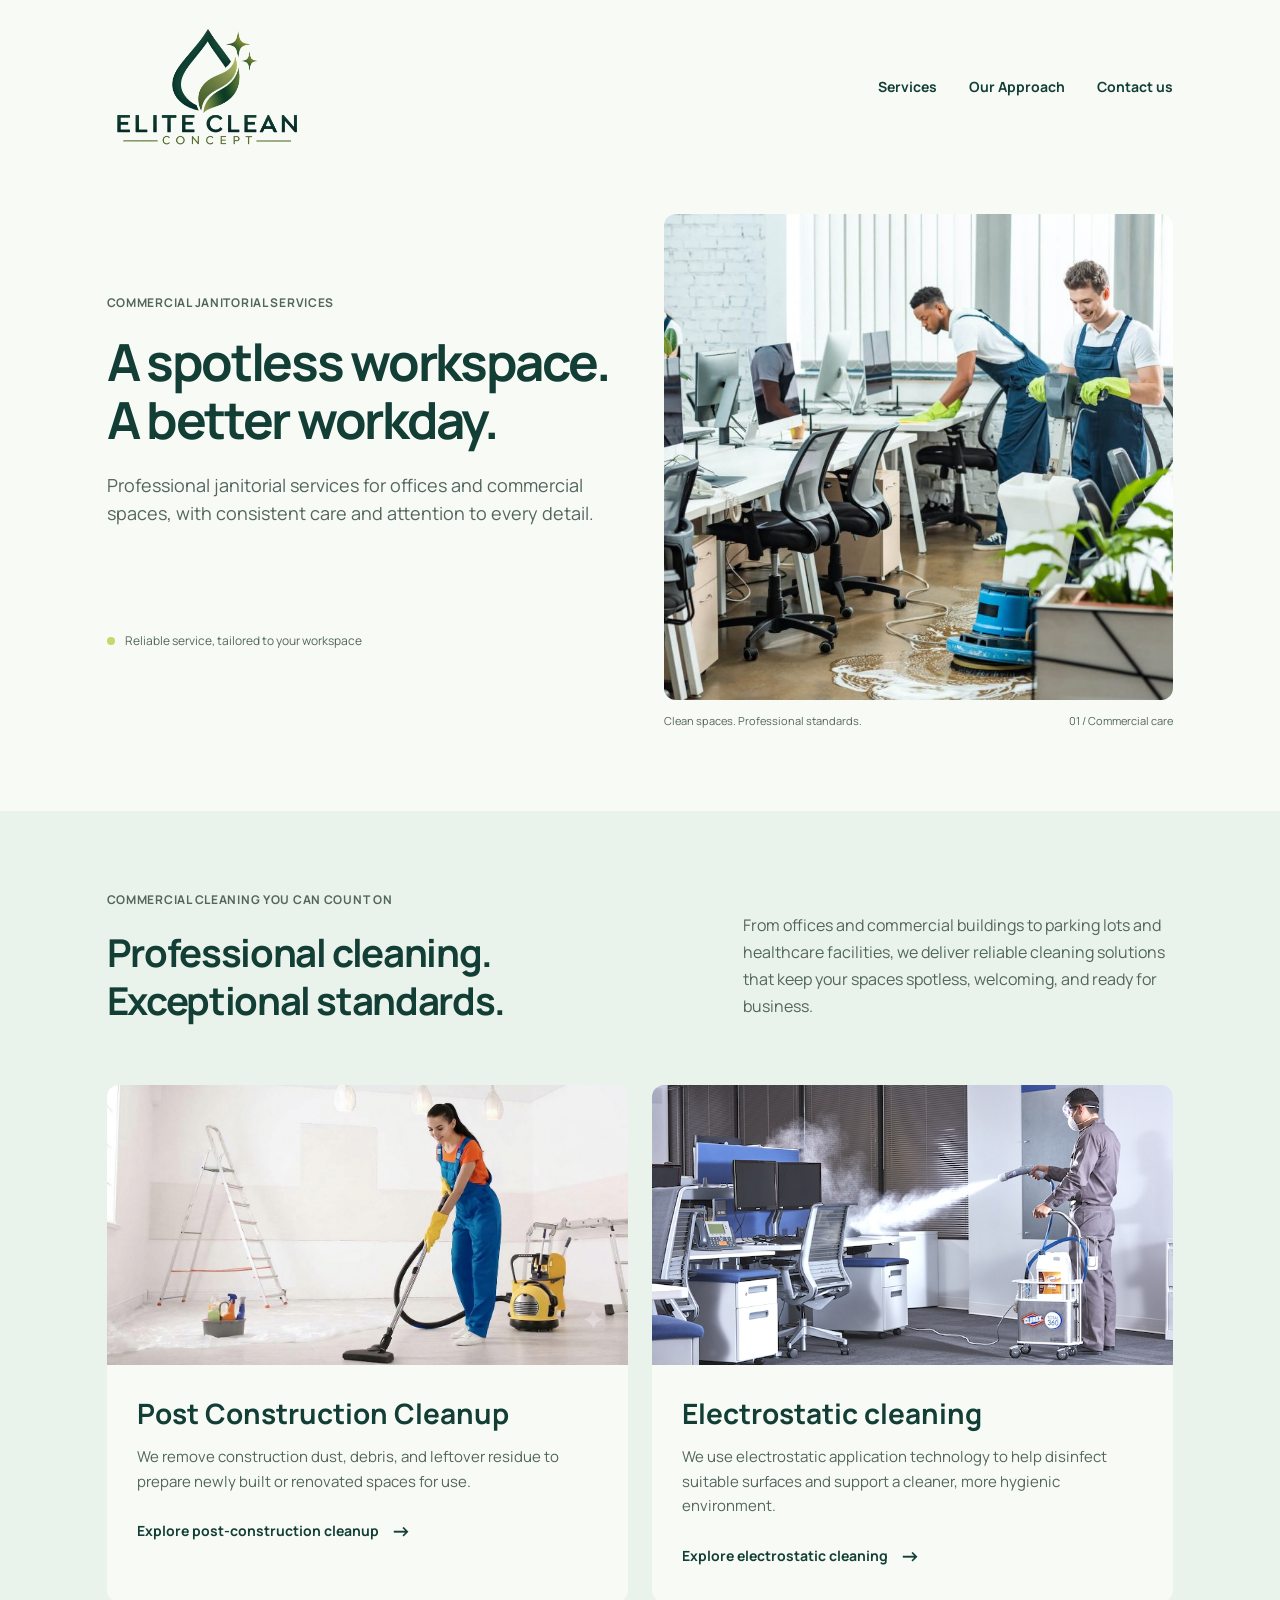
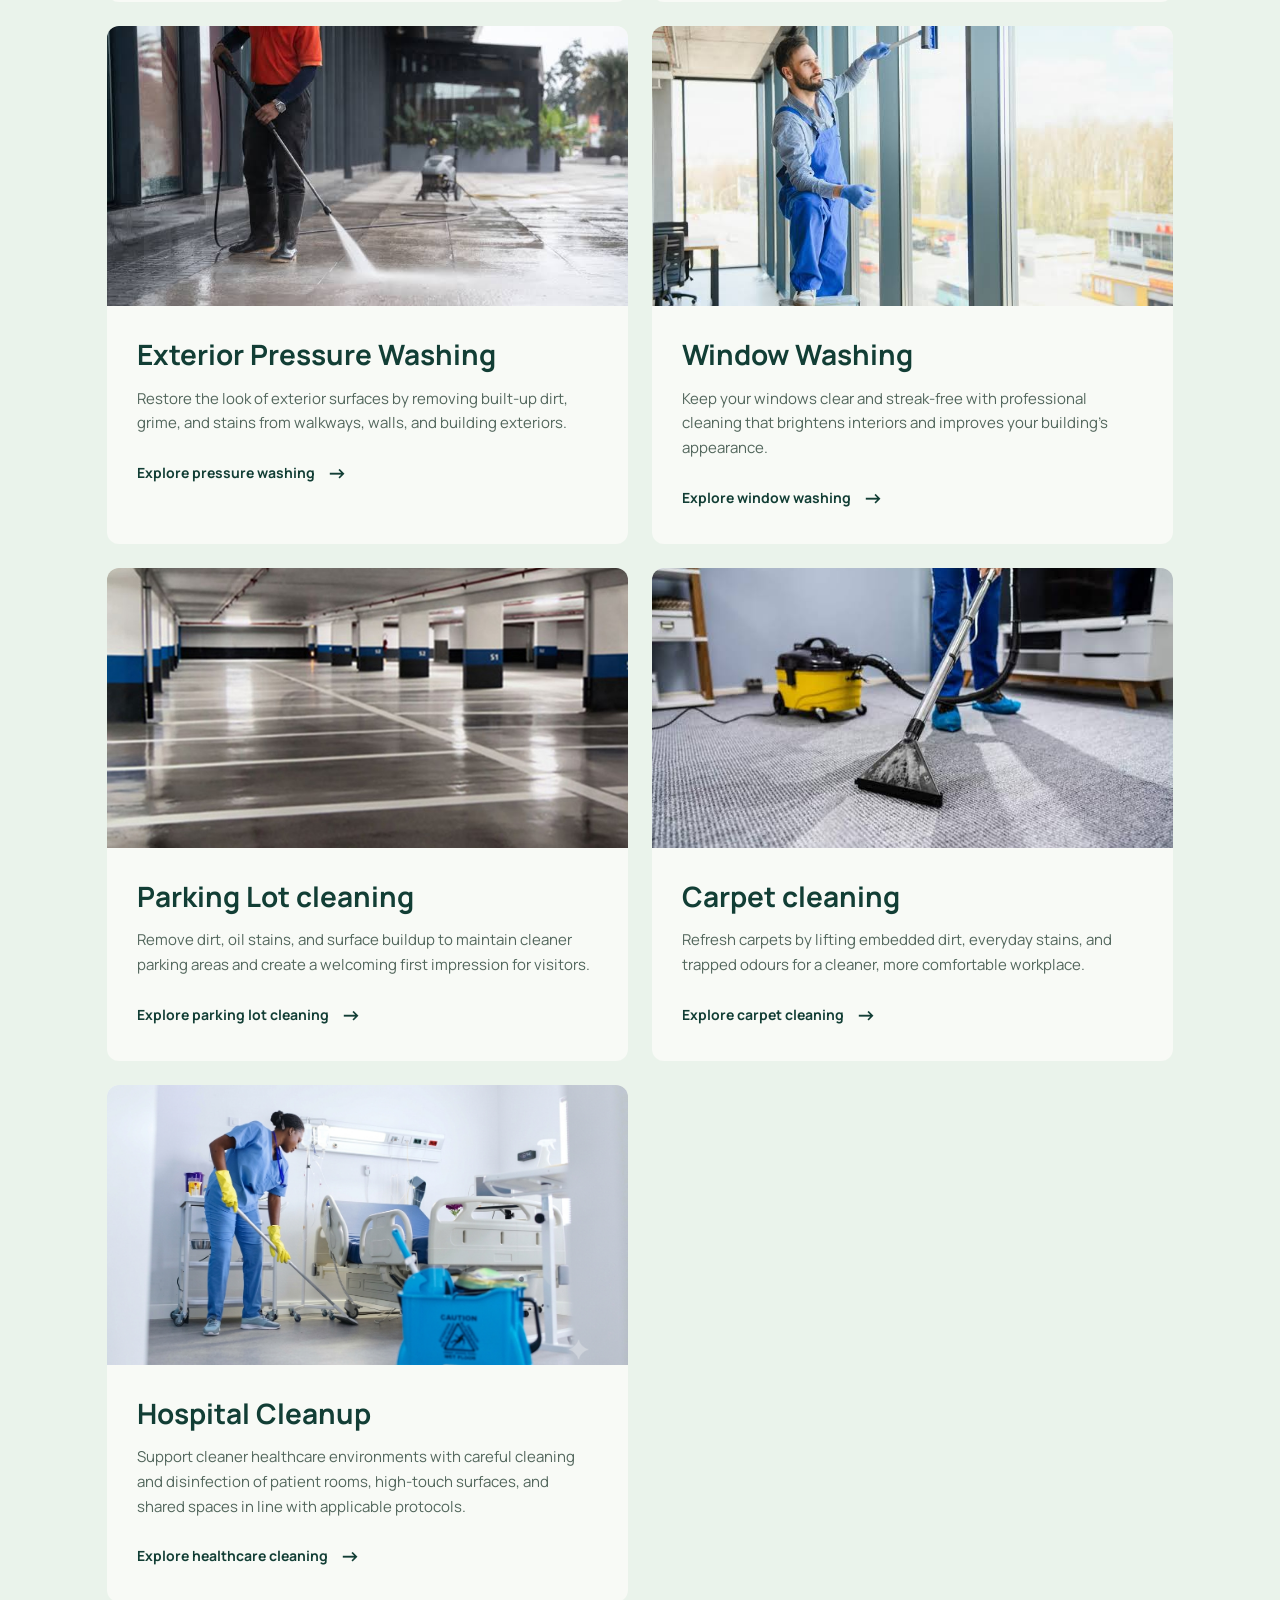
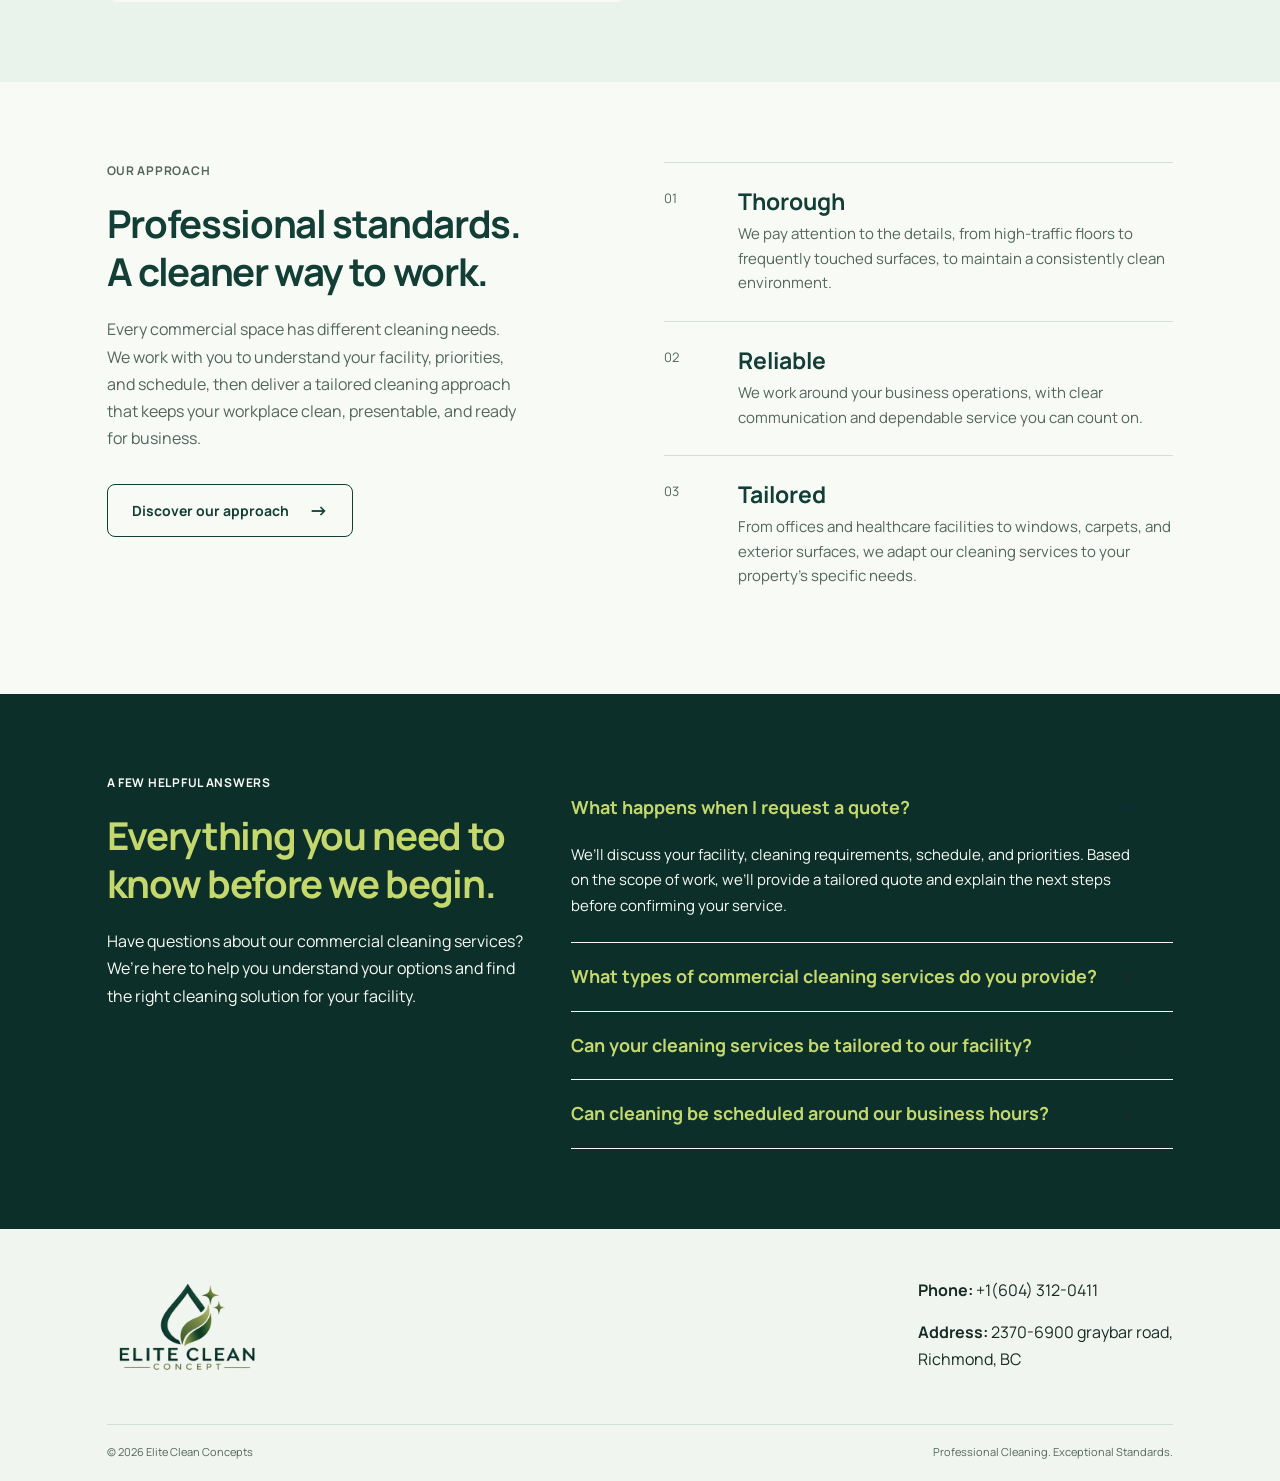
==== commit 8c3f4673: "Update index.html" ====
--- a/index.html
+++ b/index.html
@@ -79,7 +79,7 @@
         <div class="row g-4 service-preview">
             <div class="col-md-6">
                 <article class="image-card">
-                    <img src="./assets/constructionCleanup.jpg" alt="Calm, clean living space">
+                    <img src="./assets/constructionCleanup.png" alt="Calm, clean living space">
                     <div class="image-card-content">
                         <h3>Post Construction Cleanup</h3>
                         <p>We remove construction dust, debris, and leftover residue to prepare newly built or renovated spaces for use.</p>
@@ -139,7 +139,7 @@
             </div>
             <div class="col-md-6">
                 <article class="image-card">
-                    <img src="./assets/hospitalCleanup.jpg" alt="Calm, clean living space">
+                    <img src="./assets/hospitalCleanup.png" alt="Calm, clean living space">
                     <div class="image-card-content">
                         <h3>Hospital Cleanup</h3>
                         <p>Support cleaner healthcare environments with careful cleaning and disinfection of patient rooms, high-touch surfaces, and shared spaces in line with applicable protocols.</p>
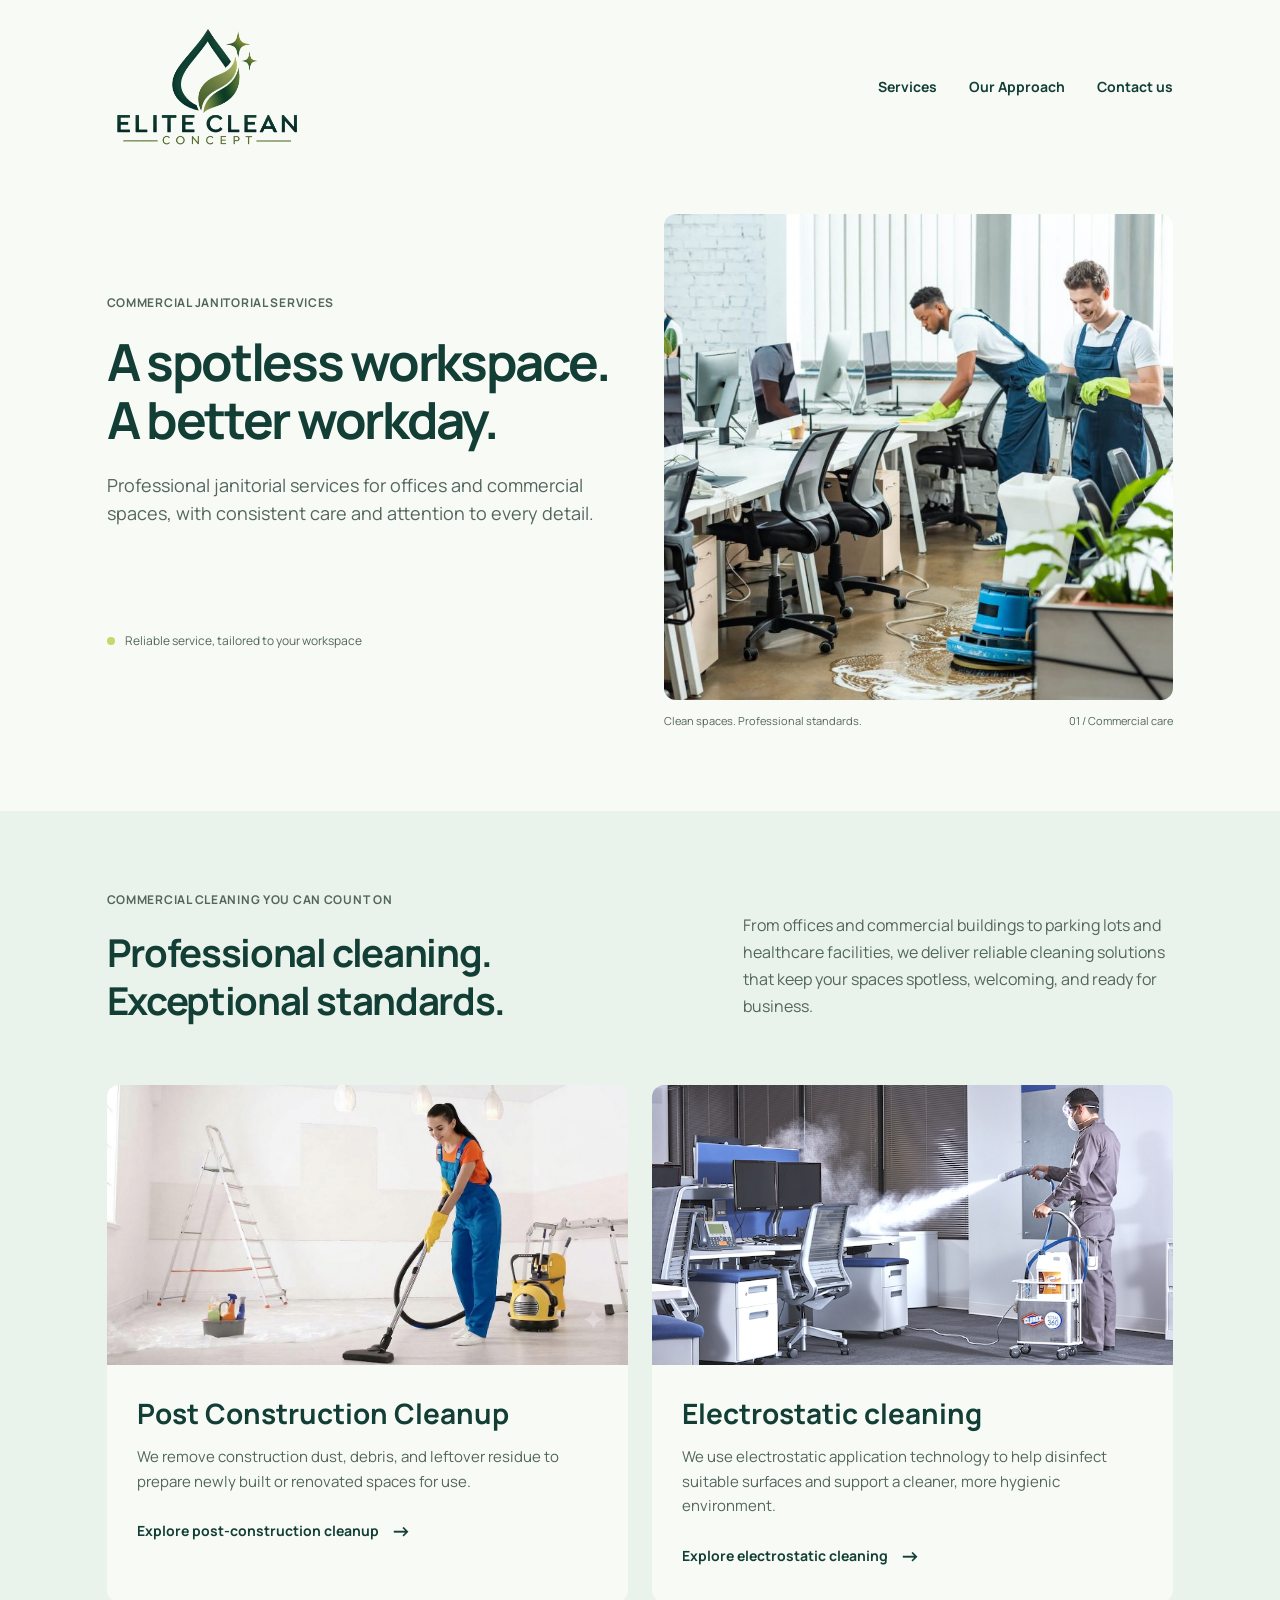
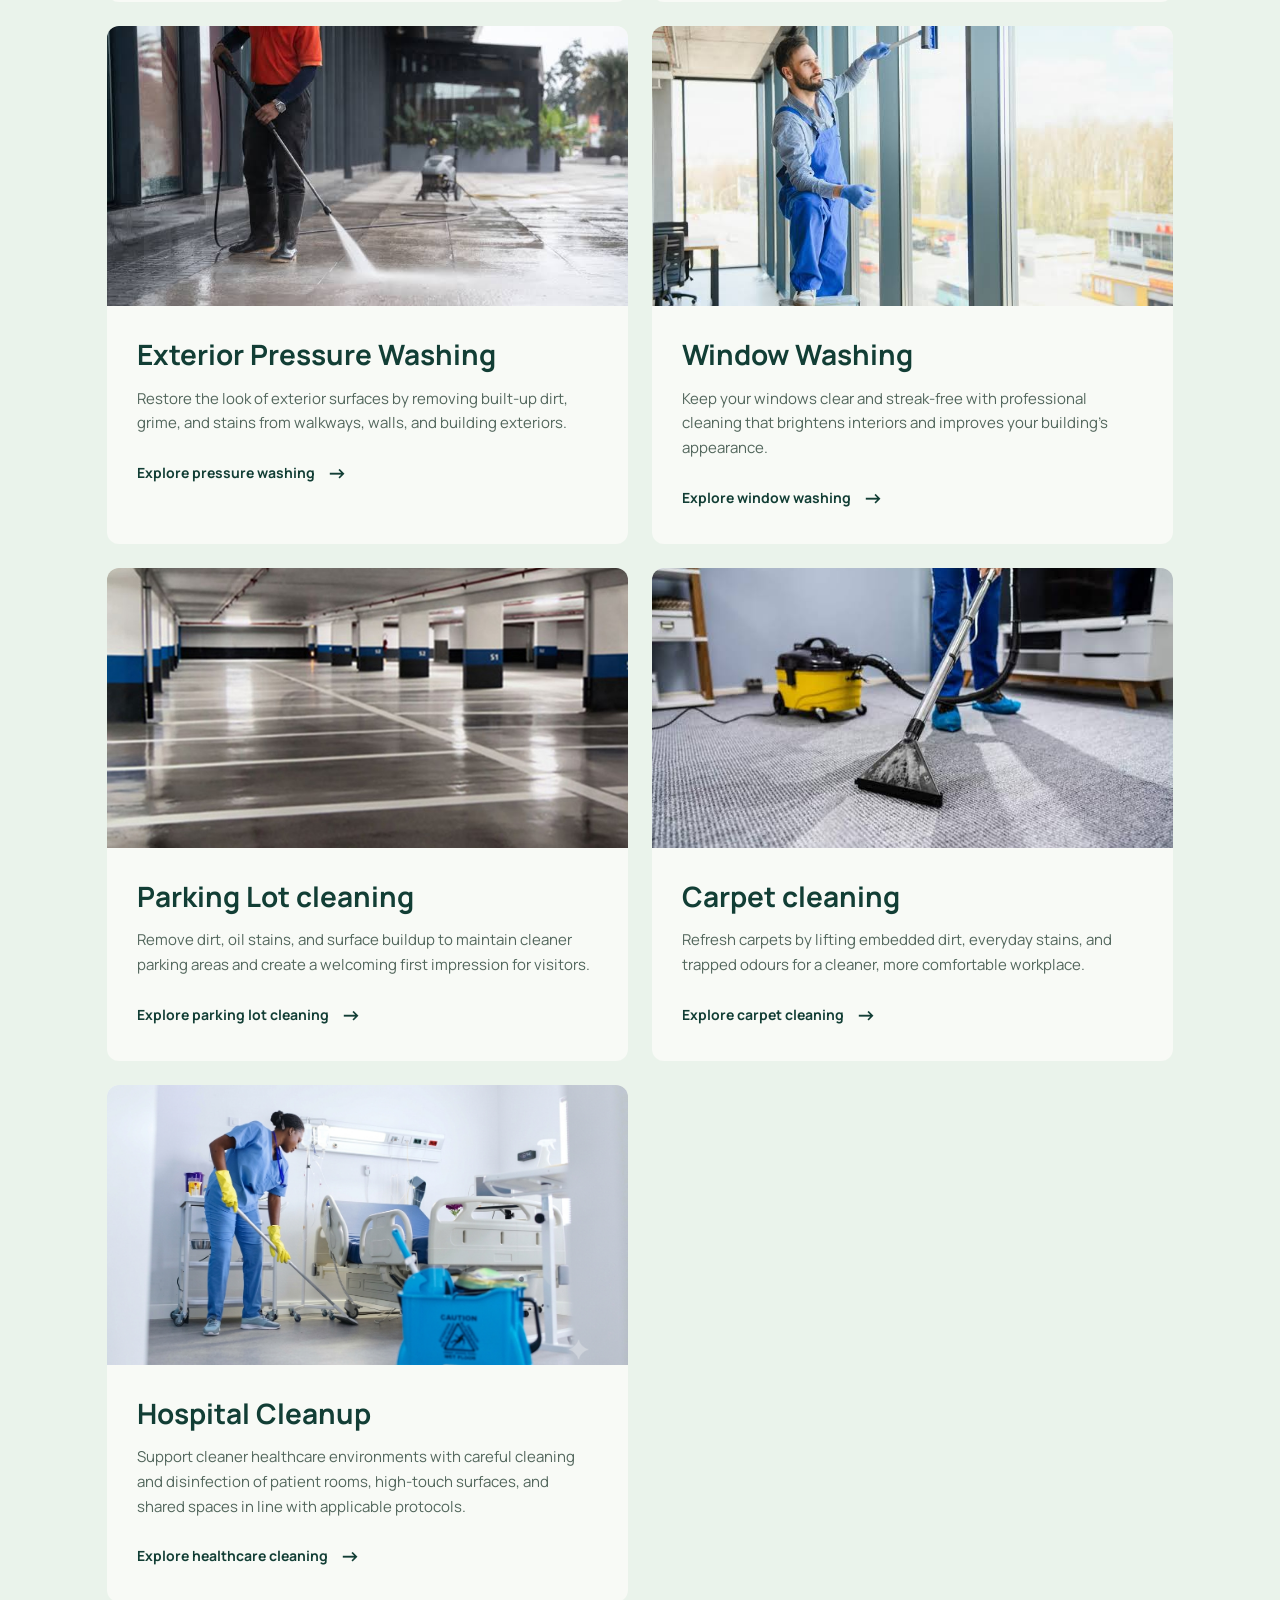
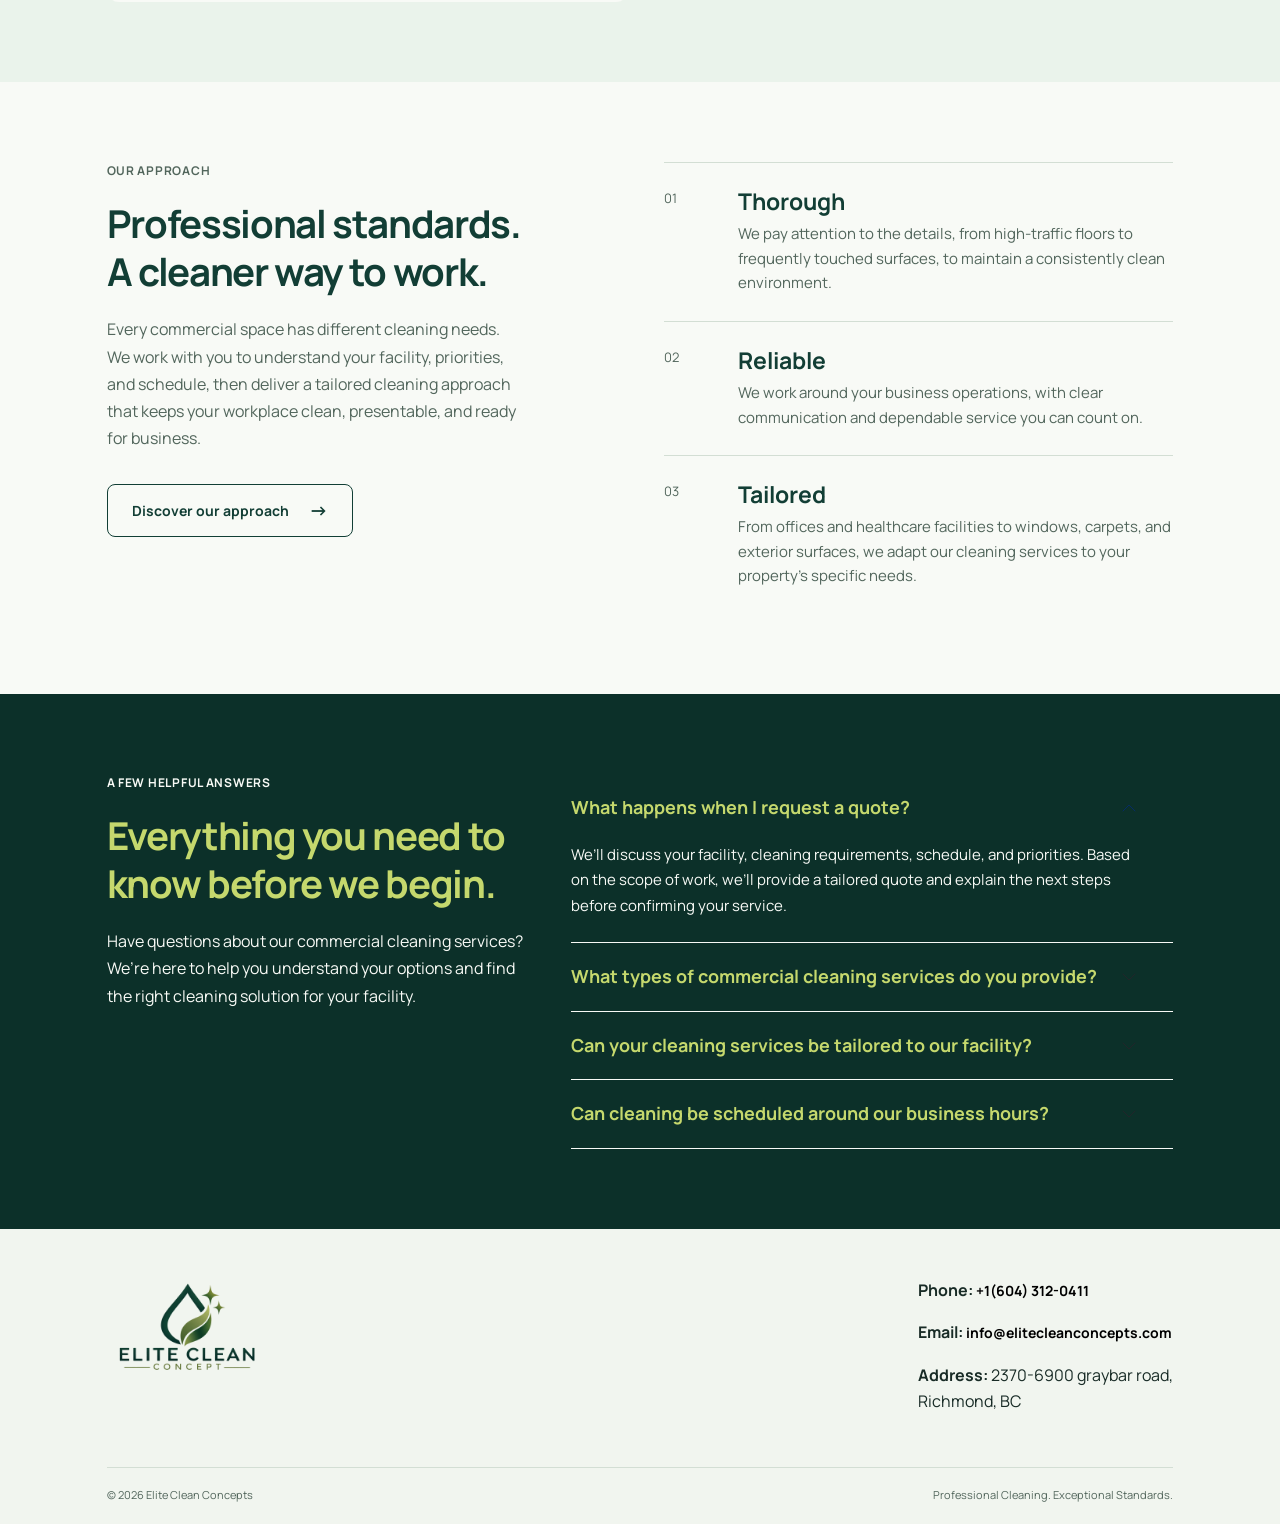
==== commit f94e750c: "Update index.html" ====
--- a/index.html
+++ b/index.html
@@ -250,7 +250,15 @@
                 <div class="footer-contact">
                     <p>
                         <strong>Phone:</strong>
+                        <a class="text-link foo" href="tel:+16043120411">
                         +1(604) 312-0411
+                        </a>
+                    </p>
+                    <p>
+                        <strong>Email:</strong>
+                        <a class="text-link foo" href="mailto:info@elitecleanconcepts.com">
+                        info@elitecleanconcepts.com
+                        </a>
                     </p>
                     <p>
                         <strong>Address:</strong>
--- a/css/style.css
+++ b/css/style.css
@@ -33,6 +33,7 @@
 .text-link{display:inline-flex;gap:12px;align-items:center;color:var(--pine);font-size:14px;font-weight:700}
 .text-link span{font-size:20px;transition:transform .2s}
 .text-link:hover span{transform:translateX(4px)}
+.text-link.foo {color:black}
 .trust-note{display:flex;align-items:center;gap:10px;color:var(--muted);font-size:12px;margin-top:42px}
 .trust-dot{width:8px;height:8px;background:var(--lime);border-radius:50%}
 .hero-image-wrap{position:relative}
